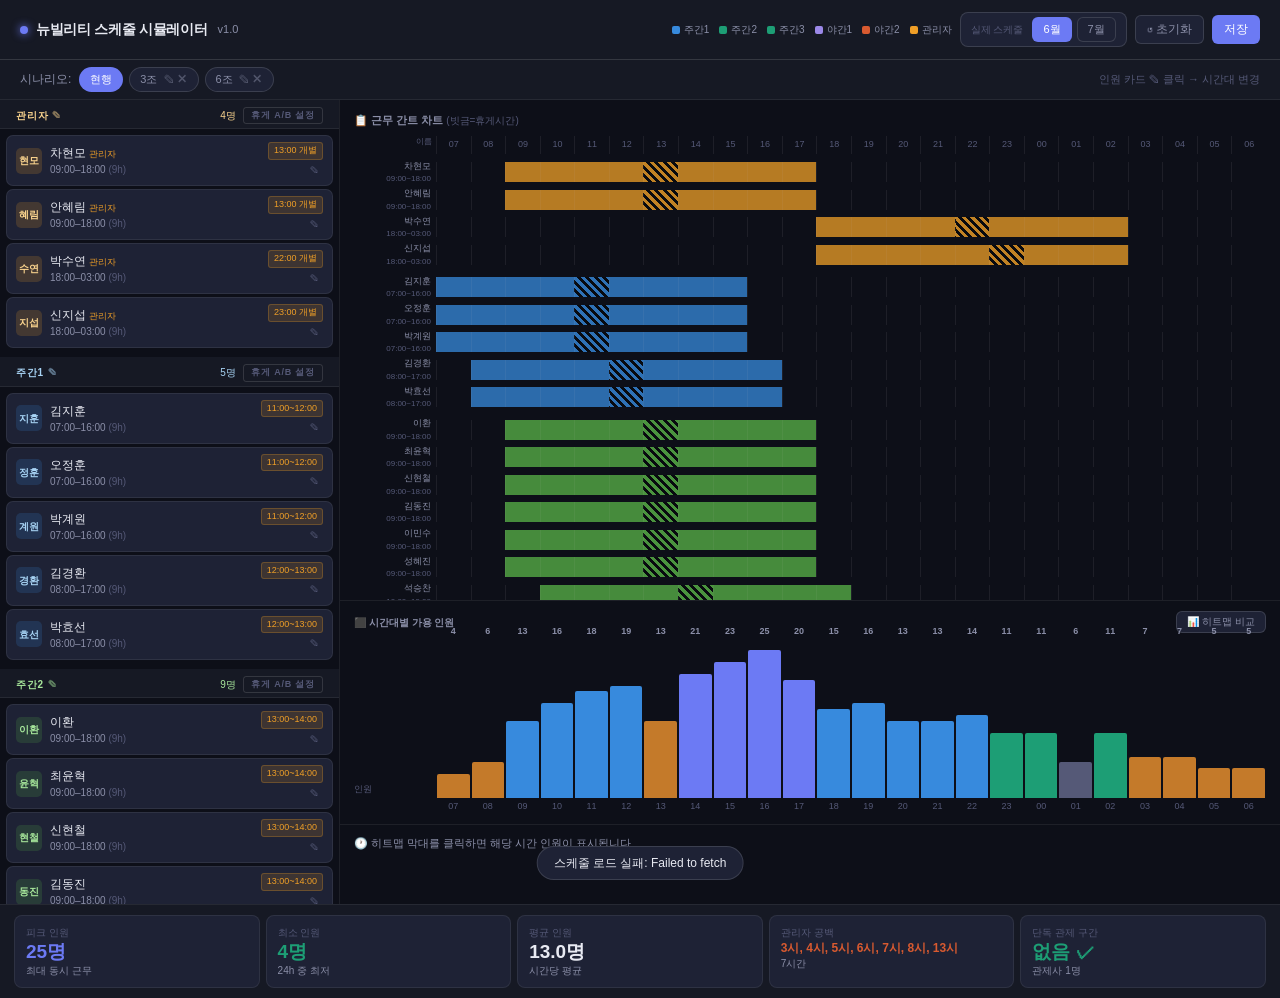
==== neubie_scheduler.html @ 7a742ff1 "Add files via upload" ====
<!DOCTYPE html>
<html lang="ko">
<head>
<meta charset="UTF-8">
<meta name="viewport" content="width=device-width, initial-scale=1.0">
<title>뉴비고 관제 시뮬레이터</title>
<style>
:root {
  --bg:#0d0f18; --surface:#161924; --surface2:#1e2235; --surface3:#252a3e;
  --border:rgba(255,255,255,0.07); --border2:rgba(255,255,255,0.13);
  --text:#e8eaf2; --text2:#8b8fa8; --text3:#555977; --accent:#6c7af4;
  --c-day1:#378ADD; --c-day1s:rgba(55,138,221,0.18);
  --c-day2:#1D9E75; --c-day2s:rgba(29,158,117,0.18);
  --c-bridge:#1D9E75; --c-bridges:rgba(29,158,117,0.18);
  --c-night1:#9b88e8; --c-night1s:rgba(155,136,232,0.18);
  --c-night2:#D85A30; --c-night2s:rgba(216,90,48,0.18);
  --c-mgr:#EF9F27; --c-mgrs:rgba(239,159,39,0.18);
}
*{box-sizing:border-box;margin:0;padding:0}
body{background:var(--bg);color:var(--text);font-family:-apple-system,'Apple SD Gothic Neo','Noto Sans KR',sans-serif;font-size:13px;line-height:1.5;min-height:100vh}
header{display:flex;align-items:center;justify-content:space-between;padding:12px 20px;background:var(--surface);border-bottom:1px solid var(--border2);position:sticky;top:0;z-index:100;flex-wrap:wrap;gap:8px}
.logo{display:flex;align-items:center;gap:8px}
.logo-dot{width:8px;height:8px;border-radius:50%;background:var(--accent);box-shadow:0 0 8px var(--accent)}
.logo-text{font-size:14px;font-weight:600;letter-spacing:-0.3px}
.logo-sub{font-size:11px;color:var(--text2);margin-left:2px}
.header-right{display:flex;gap:8px;align-items:center;flex-wrap:wrap}
.schedule-btns{display:flex;gap:5px;align-items:center;padding:4px 10px;background:var(--surface2);border:1px solid var(--border2);border-radius:8px}
.schedule-btns span{font-size:10px;color:var(--text3);margin-right:4px}
.btn{padding:5px 11px;border-radius:6px;font-size:12px;cursor:pointer;border:1px solid var(--border2);background:var(--surface2);color:var(--text2);transition:all .15s}
.btn:hover{background:var(--surface3);color:var(--text)}
.btn-primary{background:var(--accent);color:#fff;border-color:transparent}
.btn-primary:hover{background:#7c8bf5}
.btn-success{background:rgba(29,158,117,0.25);color:#5dcaa5;border-color:rgba(29,158,117,0.35)}
.btn-success:hover{background:rgba(29,158,117,0.4)}
.btn-month{padding:4px 10px;font-size:11px}
.btn-month.active{background:var(--accent);color:#fff;border-color:transparent}

/* scenario bar */
.scenario-bar{display:flex;align-items:center;gap:8px;padding:7px 20px;background:var(--surface);border-bottom:1px solid var(--border);font-size:12px;color:var(--text2);flex-wrap:wrap}
.chip{padding:3px 10px;border-radius:20px;font-size:11px;cursor:pointer;border:1px solid var(--border2);background:var(--surface2);color:var(--text2);transition:all .15s;white-space:nowrap}
.chip.active{background:var(--accent);color:#fff;border-color:transparent}
.chip:hover:not(.active){border-color:var(--accent);color:var(--accent)}

/* main layout */
.main{display:grid;grid-template-columns:340px 1fr;gap:0;height:calc(100vh - 96px)}
.panel-left{border-right:1px solid var(--border);overflow-y:auto;display:flex;flex-direction:column}
.group-header{display:flex;align-items:center;justify-content:space-between;padding:7px 16px 4px;font-size:10px;font-weight:700;letter-spacing:0.8px;text-transform:uppercase;color:var(--text3);border-bottom:1px solid var(--border);position:sticky;top:0;background:var(--surface);z-index:2}
.person-list{padding:6px}
.person-card{display:flex;align-items:center;gap:8px;padding:6px 9px;border-radius:7px;margin-bottom:3px;background:var(--surface2);border:1px solid var(--border);cursor:pointer;transition:all .12s}
.person-card:hover{border-color:var(--border2);background:var(--surface3)}
.person-card.selected{border-color:var(--accent);background:rgba(108,122,244,0.1)}
.person-card.on-leave{opacity:0.45}
.person-avatar{width:26px;height:26px;border-radius:5px;display:flex;align-items:center;justify-content:center;font-size:10px;font-weight:700;flex-shrink:0}
.person-info{flex:1;min-width:0}
.person-name{font-size:12px;font-weight:500;color:var(--text)}
.person-time{font-size:10px;color:var(--text2);font-variant-numeric:tabular-nums}
.person-meta{display:flex;flex-direction:column;gap:2px;align-items:flex-end}

/* panel right */
.panel-right{display:flex;flex-direction:column;overflow:hidden}
.gantt-container{flex:1;overflow:hidden;padding:12px 14px 0;display:flex;flex-direction:column}
.gantt-title{font-size:11px;font-weight:600;color:var(--text2);margin-bottom:8px;display:flex;align-items:center;justify-content:space-between}
.gantt-inner{flex:1;overflow-y:auto}
.gantt-header{display:grid;grid-template-columns:82px repeat(24,1fr);margin-bottom:3px;position:sticky;top:0;background:var(--bg);z-index:5;padding-bottom:3px}
.gantt-hour-label{font-size:9px;color:var(--text3);text-align:center;padding:2px 0;border-left:1px solid var(--border)}
.gantt-hour-label:first-child{border-left:none}
.gantt-row{display:grid;grid-template-columns:82px repeat(24,1fr);margin-bottom:2px;align-items:center}
.gantt-row:hover{background:rgba(255,255,255,0.02)}
.gantt-row-label{font-size:9px;color:var(--text2);padding:0 5px 0 0;text-align:right;white-space:nowrap;overflow:hidden;text-overflow:ellipsis}
.gantt-row-label span{font-size:8px;color:var(--text3);display:block}
.gantt-cell{height:20px;border-left:1px solid var(--border);cursor:pointer}
.gantt-cell:hover{opacity:.8}
.gantt-group-gap{grid-column:1/-1;height:5px}

/* heatmap */
.heatmap-section{padding:10px 14px;border-top:1px solid var(--border)}
.heatmap-bar-row{display:grid;grid-template-columns:82px repeat(24,1fr);gap:0;align-items:flex-end;height:160px;margin-top:3px}
.heatmap-label-row{display:grid;grid-template-columns:82px repeat(24,1fr)}
.heatmap-col{display:flex;flex-direction:column;align-items:center;justify-content:flex-end;height:160px;position:relative;cursor:pointer}
.heatmap-col:hover .heatmap-bar{filter:brightness(1.25)}
.heatmap-bar{width:calc(100% - 2px);border-radius:2px 2px 0 0;transition:height .3s ease}
.heatmap-num{position:absolute;top:-13px;left:50%;transform:translateX(-50%);font-size:9px;font-weight:600;color:var(--text2);white-space:nowrap}
.heatmap-h-label{font-size:9px;color:var(--text3);text-align:center;padding-top:2px}
.heatmap-y-label{font-size:9px;color:var(--text3);display:flex;align-items:flex-end;padding-bottom:2px}

/* drilldown */
.drilldown{padding:10px 14px;border-top:1px solid var(--border);min-height:80px}
.drilldown-title{font-size:11px;color:var(--text2);margin-bottom:7px;display:flex;align-items:center;gap:5px;flex-wrap:wrap}
.drilldown-pills{display:flex;flex-wrap:wrap;gap:4px}
.drill-pill{padding:3px 9px;border-radius:20px;font-size:11px;border:1px solid;cursor:pointer;transition:all .12s}
.drill-pill:hover{filter:brightness(1.2)}

/* summary */
.summary-bar{display:grid;grid-template-columns:repeat(5,1fr);gap:6px;padding:10px 14px;border-top:1px solid var(--border);background:var(--surface)}
.stat-card{background:var(--surface2);border:1px solid var(--border);border-radius:8px;padding:9px 11px}
.stat-label{font-size:10px;color:var(--text3);margin-bottom:2px}
.stat-val{font-size:19px;font-weight:700;color:var(--text);line-height:1}
.stat-sub{font-size:10px;color:var(--text2);margin-top:2px}

/* badges */
.break-badge{display:inline-flex;align-items:center;gap:2px;font-size:9px;padding:1px 5px;border-radius:3px;background:rgba(239,159,39,0.15);color:var(--c-mgr);border:1px solid rgba(239,159,39,0.25)}
.solo-badge{display:inline-flex;align-items:center;gap:2px;font-size:9px;padding:1px 5px;border-radius:3px;background:rgba(216,90,48,0.15);color:#e8805a;border:1px solid rgba(216,90,48,0.25)}
.special-badge{display:inline-flex;align-items:center;gap:2px;font-size:9px;padding:1px 5px;border-radius:3px;background:rgba(155,136,232,0.15);color:#cfc5f7;border:1px solid rgba(155,136,232,0.25)}
.legend{display:flex;gap:10px;flex-wrap:wrap;align-items:center;font-size:10px;color:var(--text2)}
.legend-item{display:flex;align-items:center;gap:4px}
.legend-dot{width:8px;height:8px;border-radius:2px}

/* schedule mode indicator */
.schedule-mode-badge{font-size:10px;padding:2px 8px;border-radius:4px;background:rgba(29,158,117,0.2);color:#5dcaa5;border:1px solid rgba(29,158,117,0.3)}

/* modal */
.modal-overlay{position:fixed;inset:0;background:rgba(0,0,0,0.6);z-index:200;display:flex;align-items:center;justify-content:center;opacity:0;pointer-events:none;transition:opacity .2s}
.modal-overlay.open{opacity:1;pointer-events:all}
.modal{background:var(--surface);border:1px solid var(--border2);border-radius:14px;padding:22px;width:360px;max-width:90vw;box-shadow:0 20px 60px rgba(0,0,0,0.5);transform:translateY(10px);transition:transform .2s}
.modal-overlay.open .modal{transform:translateY(0)}
.modal-title{font-size:15px;font-weight:600;margin-bottom:14px}
.modal-field{margin-bottom:11px}
.modal-label{font-size:11px;color:var(--text2);margin-bottom:3px}
.modal-input,.modal-select{width:100%;padding:6px 10px;border-radius:6px;background:var(--surface2);border:1px solid var(--border2);color:var(--text);font-size:12px;outline:none}
.modal-input:focus,.modal-select:focus{border-color:var(--accent)}
.modal-row{display:flex;gap:8px}
.modal-actions{display:flex;gap:8px;justify-content:flex-end;margin-top:14px}
.toast{position:fixed;bottom:20px;left:50%;transform:translateX(-50%);background:var(--surface2);border:1px solid var(--border2);color:var(--text);padding:7px 16px;border-radius:20px;font-size:12px;z-index:300;opacity:0;transition:opacity .2s;pointer-events:none}
.toast.show{opacity:1}
::-webkit-scrollbar{width:4px;height:4px}
::-webkit-scrollbar-track{background:transparent}
::-webkit-scrollbar-thumb{background:var(--border2);border-radius:2px}
</style>
</head>
<body>

<header>
  <div class="logo">
    <div class="logo-dot"></div>
    <span class="logo-text">뉴빌리티 스케줄 시뮬레이터</span>
    <span class="logo-sub">v1.0</span>
  </div>
  <div class="header-right">
    <div class="legend">
      <div class="legend-item"><div class="legend-dot" style="background:var(--c-day1)"></div>주간1</div>
      <div class="legend-item"><div class="legend-dot" style="background:var(--c-day2)"></div>주간2</div>
      <div class="legend-item"><div class="legend-dot" style="background:var(--c-bridge)"></div>주간3</div>
      <div class="legend-item"><div class="legend-dot" style="background:var(--c-night1)"></div>야간1</div>
      <div class="legend-item"><div class="legend-dot" style="background:var(--c-night2)"></div>야간2</div>
      <div class="legend-item"><div class="legend-dot" style="background:var(--c-mgr)"></div>관리자</div>
    </div>
    <div class="schedule-btns">
      <span>실제 스케줄</span>
      <button class="btn btn-month active" id="btn-jun" onclick="fetchSchedule('06')">6월</button>
      <button class="btn btn-month" id="btn-jul" onclick="fetchSchedule('07')">7월</button>
      <button class="btn btn-success" onclick="applyRealSchedule()" id="btn-apply-schedule" style="display:none">✓ 적용</button>
      <button class="btn" onclick="clearRealSchedule()" id="btn-clear-schedule" style="display:none">✕ 해제</button>
    </div>
    <button class="btn" onclick="resetToDefault()">↺ 초기화</button>
    <button class="btn btn-primary" onclick="saveScenario()">저장</button>
  </div>
</header>

<div class="scenario-bar">
  <span>시나리오:</span>
  <div style="display:flex;gap:6px;flex-wrap:wrap" id="scenarioChips">
    <div class="chip active" id="chip-current" onclick="loadScenario('current',this)">현행</div>
  </div>
  <div id="schedule-mode-info" style="display:none">
    <span class="schedule-mode-badge" id="schedule-mode-label">📅 실제 스케줄 적용 중</span>
    <input type="date" id="schedule-date-picker" style="margin-left:8px;background:var(--surface2);border:1px solid var(--border2);color:var(--text);border-radius:5px;padding:2px 6px;font-size:11px;outline:none" onchange="updateScheduleDate(this.value)">
  </div>
  <span style="margin-left:auto;font-size:11px;color:var(--text3)" id="scenario-hint">인원 카드 ✎ 클릭 → 시간대 변경</span>
</div>

<div class="main">
  <div class="panel-left" id="personPanel"></div>
  <div class="panel-right">
    <div class="gantt-container">
      <div class="gantt-title">
        <span>📋 근무 간트 차트 <span style="font-size:10px;font-weight:400;color:var(--text3)">(빗금=휴게시간)</span></span>
        <span id="gantt-date-label" style="font-size:10px;color:var(--text2)"></span>
      </div>
      <div class="gantt-inner" id="ganttInner"></div>
    </div>
    <div class="heatmap-section">
      <div style="font-size:10px;font-weight:600;color:var(--text2);margin-bottom:5px;display:flex;align-items:center;justify-content:space-between">
        <span>⬛ 시간대별 가용 인원</span>
        <button class="btn" style="font-size:10px;padding:3px 10px" onclick="openHeatmapCompare()">📊 히트맵 비교</button>
      </div>
      <div class="heatmap-bar-row" id="heatmapBars"></div>
      <div class="heatmap-label-row" id="heatmapLabels"></div>
    </div>
    <div class="drilldown" id="drilldown">
      <div class="drilldown-title">🕐 히트맵 막대를 클릭하면 해당 시간 인원이 표시됩니다</div>
    </div>
  </div>
</div>

<div class="summary-bar" id="summaryBar"></div>

<!-- MODAL -->
<div class="modal-overlay" id="modalOverlay" onclick="if(event.target===this)closeModal()">
  <div class="modal">
    <div class="modal-title" id="modalTitle">인원 설정 변경</div>
    <div class="modal-field">
      <div class="modal-label">이름</div>
      <input class="modal-input" id="modalName" type="text" readonly>
    </div>
    <div class="modal-field">
      <div class="modal-label">소속 조 (선택 시 시간 자동 반영)</div>
      <select class="modal-select" id="modalGroup" onchange="onGroupChange(this.value)">
        <option value="주간1-07">주간1 (07~16)</option>
        <option value="주간2-09">주간2 (09~18)</option>
        <option value="주간3">주간3 (10~19)</option>
        <option value="주간3">주간3 (11~20)</option>
        <option value="야간1-14">야간1 (14~23)</option>
        <option value="야간1-15">야간1 (15~24)</option>
        <option value="야간2-18">야간2 (18~03)</option>
        <option value="야간2-20">야간2 (20~05)</option>
        <option value="야간3-22">야간3 (22~07)</option>
        <option value="야간3-2330">야간3 (23:30~08:30)</option>
      </select>
    </div>
    <div class="modal-row">
      <div class="modal-field" style="flex:1">
        <div class="modal-label">시작 시간 (세부 조정)</div>
        <select class="modal-select" id="modalStart"></select>
      </div>
      <div class="modal-field" style="flex:1">
        <div class="modal-label">종료 시간</div>
        <select class="modal-select" id="modalEnd"></select>
      </div>
    </div>
    <div class="modal-field">
      <div class="modal-label">역할</div>
      <select class="modal-select" id="modalRole">
        <option value="op">관제사</option>
        <option value="mgr">관리자</option>
      </select>
    </div>
    <div class="modal-actions">
      <button class="btn" onclick="closeModal()">취소</button>
      <button class="btn btn-primary" onclick="applyModal()">적용</button>
    </div>
  </div>
</div>

<!-- 히트맵 비교 모달 -->
<div id="compareOverlay" style="display:none;position:fixed;inset:0;background:rgba(0,0,0,0.85);z-index:300;overflow-y:auto">
  <div style="max-width:1400px;margin:0 auto;padding:20px">
    <!-- 헤더 -->
    <div style="display:flex;align-items:center;justify-content:space-between;margin-bottom:16px;flex-wrap:wrap;gap:10px">
      <div style="display:flex;align-items:center;gap:10px">
        <span style="font-size:15px;font-weight:600;color:var(--text)">📊 히트맵 비교</span>
        <span style="font-size:11px;color:var(--text3)">두 시나리오의 날짜별 가용 인원을 비교합니다</span>
      </div>
      <button class="btn" onclick="closeHeatmapCompare()" style="font-size:12px">✕ 닫기</button>
    </div>

    <!-- 설정 바 -->
    <div style="display:flex;gap:12px;align-items:flex-end;flex-wrap:wrap;padding:12px 14px;background:var(--surface);border:1px solid var(--border2);border-radius:10px;margin-bottom:16px">
      <div>
        <div style="font-size:10px;color:var(--text3);margin-bottom:4px">A안 (좌)</div>
        <select id="cmpA" class="modal-select" style="width:160px"></select>
      </div>
      <div>
        <div style="font-size:10px;color:var(--text3);margin-bottom:4px">B안 (우)</div>
        <select id="cmpB" class="modal-select" style="width:160px"></select>
      </div>
      <div>
        <div style="font-size:10px;color:var(--text3);margin-bottom:4px">시작 날짜</div>
        <input type="date" id="cmpDateStart" class="modal-input" style="width:140px" value="2026-06-15">
      </div>
      <div>
        <div style="font-size:10px;color:var(--text3);margin-bottom:4px">종료 날짜 <span style="color:var(--text3)">(최대 7일)</span></div>
        <input type="date" id="cmpDateEnd" class="modal-input" style="width:140px" value="2026-06-21">
      </div>
      <button class="btn btn-primary" onclick="runHeatmapCompare()" style="height:32px;font-size:12px">비교 실행</button>
    </div>

    <!-- 결과 영역 -->
    <div id="compareResult"></div>
  </div>
</div>

<div class="toast" id="toast"></div>

<!-- 그룹 휴게 A/B 설정 모달 -->
<div class="modal-overlay" id="breakConfigOverlay" onclick="if(event.target===this)closeBreakConfig()">
  <div class="modal">
    <div class="modal-title">휴게 A/B 설정 — <span id="breakConfigGroupName"></span></div>
    <p style="font-size:11px;color:var(--text2);margin-bottom:14px">같은 조 인원을 A/B 두 그룹으로 나눠 서로 다른 시간에 휴게를 배치합니다.</p>
    <div class="modal-row">
      <div class="modal-field" style="flex:1">
        <div class="modal-label">A조 휴게 시작</div>
        <select class="modal-select" id="breakA"></select>
      </div>
      <div class="modal-field" style="flex:1">
        <div class="modal-label">B조 휴게 시작</div>
        <select class="modal-select" id="breakB"></select>
      </div>
    </div>
    <p style="font-size:10px;color:var(--text3);margin-bottom:8px">* 휴게는 1시간 단위로 적용됩니다. 설정 후 각 인원 카드에서 A/B를 선택하세요.</p>
    <div class="modal-actions">
      <button class="btn btn-danger" onclick="clearBreakConfig()">설정 초기화</button>
      <button class="btn" onclick="closeBreakConfig()">취소</button>
      <button class="btn btn-primary" onclick="applyBreakConfig()">적용</button>
    </div>
  </div>
</div>

<!-- 개별 휴게 설정 모달 (관리자 등) -->
<div class="modal-overlay" id="personBreakOverlay" onclick="if(event.target===this)closePersonBreak()">
  <div class="modal">
    <div class="modal-title">개별 휴게 설정 — <span id="personBreakName"></span></div>
    <div class="modal-field">
      <div class="modal-label">휴게 시작 시간 (없으면 비워두기)</div>
      <select class="modal-select" id="personBreakHour">
        <option value="">휴게 없음</option>
      </select>
    </div>
    <div class="modal-actions">
      <button class="btn btn-danger" onclick="clearPersonBreak()">설정 제거</button>
      <button class="btn" onclick="closePersonBreak()">취소</button>
      <button class="btn btn-primary" onclick="applyPersonBreak()">적용</button>
    </div>
  </div>
</div>

<script>
// ═══════════════════════════════════════════════
// 상수
// ═══════════════════════════════════════════════
const GANTT_START = 7;
const MANAGERS = ['차현모','안혜림','박수연','신지섭'];

// 조별 기본 시간 매핑
const GROUP_TIMES = {
  '주간1-07': {start:'07:00',end:'16:00',group:'주간1'},
  '주간2-09': {start:'09:00',end:'18:00',group:'주간2'},
  '주간3':    {start:'10:00',end:'19:00',group:'주간3'},
  '주간3':   {start:'11:00',end:'20:00',group:'주간3'},
  '야간1-14': {start:'14:00',end:'23:00',group:'야간1'},
  '야간1-15': {start:'15:00',end:'24:00',group:'야간1'},
  '야간2-18': {start:'18:00',end:'03:00',group:'야간2'},
  '야간2-20': {start:'20:00',end:'05:00',group:'야간2'},
  '야간3-22': {start:'22:00',end:'07:00',group:'야간3'},
  '야간3-2330':{start:'23:30',end:'08:30',group:'야간3'},
};

// 시작 시간 → 휴게 시작 시(정시)
const BREAK_MAP = {
  '07:00':11,'08:00':12,'09:00':13,'10:00':14,'11:00':15,
  '14:00':17,'15:00':18,'18:00':22,'20:00':23,'22:00':1,'23:30':1,
};

// 그룹별 A/B 휴게 설정: { groupKey: { A: hour, B: hour } }
// null이면 단일 휴게(BREAK_MAP 기본값 사용)
const groupBreakConfig = {};

// 인원별 A/B 선택: { personId: 'A' | 'B' | 'custom' }
const personBreakSlot = {};

// 인원별 커스텀 휴게 시간 (관리자 등): { personId: hour | null }
const personBreakCustom = {
  'm1': 13,  // 차현모
  'm2': 13,  // 안혜림
  'm3': 22,  // 박수연
  'm4': 23,  // 신지섭
};

// 그룹의 실제 휴게 시작 시간 반환 (기본 BREAK_MAP 또는 A/B 설정)
function resolveBreakHour(p) {
  // 관리자 또는 커스텀 설정된 인원
  if (personBreakCustom.hasOwnProperty(p.id)) return personBreakCustom[p.id];
  const base = BREAK_MAP[p.start] ?? null;
  if (base === null) return null;
  const groupKey = p.isManager ? '관리자' : p.group;
  const cfg = groupBreakConfig[groupKey];
  if (!cfg) return base; // A/B 미설정 → 기본값
  const slot = personBreakSlot[p.id] || 'A';
  return cfg[slot] ?? base;
}

const GROUP_COLOR = {
  '주간1':  {bg:'var(--c-day1)',  soft:'var(--c-day1s)',   text:'#a8d4f5'},
  '주간2':  {bg:'#5ab548',  soft:'rgba(90,181,72,0.18)',   text:'#a8e89c'},
  '주간3': {bg:'var(--c-bridge)',soft:'var(--c-bridges)', text:'#8ddfbe'},
  '야간1':  {bg:'#d4527a',  soft:'rgba(212,82,122,0.18)',  text:'#f5a8c0'},
  '야간2':  {bg:'var(--c-night2)',soft:'var(--c-night2s)', text:'#f5b09a'},
  '야간3':  {bg:'#7a4fd6',soft:'rgba(122,79,214,0.18)', text:'#c9b0f5'},
  '관리자': {bg:'var(--c-mgr)',   soft:'var(--c-mgrs)',    text:'#fad48e'},
};

const TIME_OPTIONS_SORTED = [
  '00:00','00:30','01:00','01:30','02:00','02:30','03:00','03:30',
  '04:00','04:30','05:00','05:30','06:00','06:30','07:00','07:30',
  '08:00','08:30','09:00','09:30','10:00','10:30','11:00','11:30',
  '12:00','12:30','13:00','13:30','14:00','14:30','15:00','15:30',
  '16:00','16:30','17:00','17:30','18:00','18:30','19:00','19:30',
  '20:00','20:30','21:00','21:30','22:00','22:30','23:00','23:30','24:00',
];

// ═══════════════════════════════════════════════
// 베이스 데이터
// ═══════════════════════════════════════════════
const CURRENT_DATA = [
  {id:'m1',name:'차현모', group:'주간2',start:'09:00',end:'18:00',isManager:true},
  {id:'m2',name:'안혜림', group:'주간2',start:'09:00',end:'18:00',isManager:true},
  {id:'m3',name:'박수연', group:'야간2',start:'18:00',end:'03:00',isManager:true},
  {id:'m4',name:'신지섭', group:'야간2',start:'18:00',end:'03:00',isManager:true},
  {id:'p01',name:'김지훈', group:'주간1',start:'07:00',end:'16:00'},
  {id:'p02',name:'오정훈', group:'주간1',start:'07:00',end:'16:00'},
  {id:'p03',name:'박계원', group:'주간1',start:'07:00',end:'16:00'},
  {id:'p04',name:'김경환', group:'주간1',start:'08:00',end:'17:00'},
  {id:'p05',name:'박효선', group:'주간1',start:'08:00',end:'17:00'},
  {id:'p06',name:'이환',   group:'주간2',start:'09:00',end:'18:00'},
  {id:'p07',name:'최윤혁', group:'주간2',start:'09:00',end:'18:00'},
  {id:'p08',name:'신현철', group:'주간2',start:'09:00',end:'18:00'},
  {id:'p09',name:'김동진', group:'주간2',start:'09:00',end:'18:00'},
  {id:'p10',name:'이민수', group:'주간2',start:'09:00',end:'18:00'},
  {id:'p11',name:'성혜진', group:'주간2',start:'09:00',end:'18:00'},
  {id:'p12',name:'석승찬', group:'주간2',start:'10:00',end:'19:00'},
  {id:'p13',name:'이준',   group:'주간2',start:'10:00',end:'19:00'},
  {id:'p14',name:'한승완', group:'주간2',start:'10:00',end:'19:00'},
  {id:'p15',name:'박은선', group:'야간3',start:'22:00',end:'07:00'},  // 1) 22~07 이동
  {id:'p16',name:'송주현', group:'주간3',start:'11:00',end:'20:00'},
  {id:'p17',name:'송태영', group:'주간3',start:'11:00',end:'20:00'},
  {id:'p18',name:'신은정', group:'주간3',start:'11:00',end:'20:00'},
  {id:'p19',name:'장재원', group:'주간3',start:'11:00',end:'20:00'},
  {id:'p20',name:'호덕진', group:'주간3',start:'11:00',end:'20:00'},
  {id:'p21',name:'박효빈', group:'야간1',start:'14:00',end:'23:00'},
  {id:'p22',name:'이기완', group:'야간1',start:'14:00',end:'23:00'},
  {id:'p23',name:'권재윤', group:'야간1',start:'14:00',end:'23:00'},
  {id:'p24',name:'김가은', group:'야간1',start:'15:00',end:'24:00'},
  {id:'p25',name:'서형민', group:'야간1',start:'15:00',end:'24:00'},
  {id:'p26',name:'김도형', group:'야간1',start:'15:00',end:'24:00'},
  {id:'p27',name:'최성환', group:'야간1',start:'15:00',end:'24:00',special:'주말근무'},  // 3)
  {id:'p28',name:'이규순', group:'야간2',start:'18:00',end:'03:00'},
  {id:'p29',name:'강철환', group:'야간2',start:'18:00',end:'03:00'},
  {id:'p30',name:'최선호', group:'야간2',start:'20:00',end:'05:00'},
  {id:'p31',name:'최정기', group:'야간2',start:'20:00',end:'05:00'},
  {id:'p32',name:'김소연', group:'야간3',start:'22:00',end:'07:00'},
  {id:'p33',name:'임다연', group:'야간3',start:'22:00',end:'07:00'},
  {id:'p34',name:'임아연', group:'야간3',start:'22:00',end:'07:00'},
  {id:'p35',name:'안대관', group:'야간3',start:'23:30',end:'08:30'},
];

// ═══════════════════════════════════════════════
// STATE
// ═══════════════════════════════════════════════
let people = deepClone(CURRENT_DATA);
let selectedId = null;
let editingId = null;
let currentScenarioKey = 'current';
let realScheduleData = null;      // fetch된 원본 JSON
let realScheduleActive = false;   // 실제 스케줄 적용 여부
let realScheduleDate = null;      // 현재 표시 날짜 (YYYY-MM-DD)
let currentMonth = '06';

function deepClone(arr){return arr.map(p=>({...p}))}

// ═══════════════════════════════════════════════
// UTILS
// ═══════════════════════════════════════════════
function toDecimal(t){
  if(t==='24:00')return 24;
  const[h,m]=t.split(':').map(Number);return h+(m||0)/60;
}
function isActive(p,hour){
  let s=toDecimal(p.start),e=toDecimal(p.end);
  if(e<=s)e+=24;
  return e>24?hour>=s||hour<e-24:hour>=s&&hour<e;
}
function getDuration(p){
  let s=toDecimal(p.start),e=toDecimal(p.end);
  if(e<=s)e+=24;return e-s;
}
function getBreakHour(p){ return resolveBreakHour(p); }
function getBreakLabel(p){
  const h=getBreakHour(p);if(h===null)return'';
  return`${String(h).padStart(2,'0')}:00~${String((h+1)%24).padStart(2,'0')}:00`;
}
function getColor(p){
  if(p.isManager)return GROUP_COLOR['관리자'];
  return GROUP_COLOR[p.group]||GROUP_COLOR['주간1'];
}
// 실제 스케줄 적용 시 해당 날짜에 출근 여부
function isPresentOnDate(personName, dateKey){
  if(!realScheduleActive||!realScheduleData)return true;
  const s=realScheduleData.staff.find(x=>x.name===personName);
  if(!s)return true;
  const d=s.schedule[dateKey];
  if(!d)return true;
  return d.present===true;
}
function getDateKey(dateStr){
  // dateStr: YYYY-MM-DD → 6/1 형태
  const d=new Date(dateStr);
  return`${d.getMonth()+1}/${d.getDate()}`;
}
function getPeopleAtHour(h){
  return people.filter(p=>{
    if(!isActive(p,h))return false;
    if(getBreakHour(p)===h)return false;  // ← 추가: 휴게 시간 제외
    if(realScheduleActive&&realScheduleDate){
      return isPresentOnDate(p.name,getDateKey(realScheduleDate));
    }
    return true;
  });
}
function getStats(){
  const hourCounts=Array.from({length:24},(_,h)=>getPeopleAtHour(h).length);
  const peak=Math.max(...hourCounts);
  const min=Math.min(...hourCounts);
  const mgrGapHours=Array.from({length:24},(_,h)=>{
    return getPeopleAtHour(h).filter(p=>p.isManager).length===0?h:null;
  }).filter(h=>h!==null);
  const soloOps=Array.from({length:24},(_,h)=>{
    const ops=getPeopleAtHour(h).filter(p=>!p.isManager);
    return ops.length===1?h:null;
  }).filter(h=>h!==null);
  return{hourCounts,peak,min,mgrGapHours,soloOps,avg:(hourCounts.reduce((a,b)=>a+b,0)/24).toFixed(1)};
}

// ═══════════════════════════════════════════════
// REAL SCHEDULE FETCH
// ═══════════════════════════════════════════════
async function fetchSchedule(month){
  currentMonth=month;
  document.getElementById('btn-jun').classList.toggle('active',month==='06');
  document.getElementById('btn-jul').classList.toggle('active',month==='07');
  const url=`https://raw.githubusercontent.com/ubase00070/monitoring_data_vault/main/schedule_for_mobile_2026-${month}.json`;
  showToast(`${month}월 스케줄 불러오는 중...`);
  try{
    const r=await fetch(url);
    if(!r.ok)throw new Error(`HTTP ${r.status}`);
    realScheduleData=await r.json();
    document.getElementById('btn-apply-schedule').style.display='';
    document.getElementById('btn-clear-schedule').style.display='';
    showToast(`${month}월 스케줄 로드 완료 — [✓ 적용] 버튼을 누르세요`);
  }catch(e){
    showToast(`스케줄 로드 실패: ${e.message}`);
    realScheduleData=null;
    document.getElementById('btn-apply-schedule').style.display='none';
  }
}

function applyRealSchedule(){
  if(!realScheduleData){showToast('먼저 스케줄을 로드하세요');return}
  realScheduleActive=true;
  // 기본 날짜: 데이터의 첫 날짜
  const firstDate=realScheduleData.dates?.[0];
  const year=2026;
  const m=realScheduleData.mainMonth||6;
  const d=firstDate?.split('/')?.[1]||'1';
  realScheduleDate=`${year}-${String(m).padStart(2,'0')}-${String(d).padStart(2,'0')}`;
  document.getElementById('schedule-mode-info').style.display='flex';
  document.getElementById('schedule-mode-info').style.alignItems='center';
  document.getElementById('schedule-mode-info').style.gap='8px';
  document.getElementById('schedule-date-picker').value=realScheduleDate;
  document.getElementById('schedule-mode-label').textContent=`📅 ${currentMonth}월 실제 스케줄`;
  document.getElementById('gantt-date-label').textContent=`— ${realScheduleDate} 기준`;
  showToast(`실제 스케줄 적용됨 (${realScheduleDate})`);
  renderAll();
}

function clearRealSchedule(){
  realScheduleActive=false;
  realScheduleDate=null;
  document.getElementById('schedule-mode-info').style.display='none';
  document.getElementById('gantt-date-label').textContent='';
  showToast('실제 스케줄 해제');
  renderAll();
}

function updateScheduleDate(val){
  realScheduleDate=val;
  document.getElementById('gantt-date-label').textContent=`— ${val} 기준`;
  renderAll();
}

// ═══════════════════════════════════════════════
// RENDER: PERSON PANEL
// ═══════════════════════════════════════════════
function renderPersonPanel(){
  const panel=document.getElementById('personPanel');
  const groupOrder=['관리자','주간1','주간2','주간3','야간1','야간2','야간3'];
  const grouped={};groupOrder.forEach(g=>grouped[g]=[]);
  people.forEach(p=>{
    const key=p.isManager?'관리자':p.group;
    if(!grouped[key])grouped[key]=[];
    grouped[key].push(p);
  });
  let html='';
  groupOrder.forEach(g=>{
    const members=grouped[g];if(!members.length)return;
    members.sort((a,b)=>toDecimal(a.start)-toDecimal(b.start));
    const c=GROUP_COLOR[g]||GROUP_COLOR['주간1'];
    const cfg=groupBreakConfig[g];
    const cfgLabel=cfg?`A:${String(cfg.A).padStart(2,'0')}시 / B:${String(cfg.B).padStart(2,'0')}시`:'휴게 A/B 설정';
    html+=`<div class="group-header" style="color:${c.text}">
      <span style="cursor:pointer;display:flex;align-items:center;gap:4px" onclick="openGroupModal('${g}')" title="${g} 전체 시간 변경">${g} <span style="font-size:9px;opacity:.5">✎</span></span>
      <div style="display:flex;align-items:center;gap:6px">
        <span style="font-size:10px;font-weight:400">${members.length}명</span>
        <span style="font-size:9px;padding:1px 7px;border-radius:3px;cursor:pointer;border:1px solid ${cfg?c.bg:'var(--border2)'};color:${cfg?c.text:'var(--text3)'};background:${cfg?'rgba(255,255,255,0.07)':'transparent'}" onclick="openBreakConfig('${g}')">${cfgLabel}</span>
      </div>
    </div><div class="person-list">`;
    members.forEach(p=>{
      const col=getColor(p);
      const brk=getBreakHour(p)!==null;
      const isSelected=selectedId===p.id;
      const dur=getDuration(p);
      const onLeave=realScheduleActive&&realScheduleDate&&!isPresentOnDate(p.name,getDateKey(realScheduleDate));
      const groupKey=p.isManager?'관리자':p.group;
      const hasCfg=!!groupBreakConfig[groupKey];
      const isCustom=personBreakCustom.hasOwnProperty(p.id);
      const slot=personBreakSlot[p.id]||'A';

      // A/B 토글 또는 커스텀 표시
      let breakControl='';
      if(isCustom){
        const ch=personBreakCustom[p.id];
        breakControl=`<span class="break-badge" style="cursor:pointer" onclick="event.stopPropagation();openPersonBreak('${p.id}')">${ch!==null?String(ch).padStart(2,'0')+':00 개별':'휴게없음'}</span>`;
      } else if(hasCfg){
        breakControl=`<span style="display:inline-flex;border-radius:3px;overflow:hidden;border:1px solid var(--border2);font-size:9px">
          <span onclick="event.stopPropagation();setSlot('${p.id}','A')" style="padding:1px 6px;cursor:pointer;background:${slot==='A'?col.bg:'transparent'};color:${slot==='A'?'#fff':'var(--text3)'}">A</span>
          <span onclick="event.stopPropagation();setSlot('${p.id}','B')" style="padding:1px 6px;cursor:pointer;background:${slot==='B'?col.bg:'transparent'};color:${slot==='B'?'#fff':'var(--text3)'}">B</span>
        </span>`;
      } else if(p.isManager){
        breakControl=`<span style="font-size:9px;color:var(--text3);cursor:pointer" onclick="event.stopPropagation();openPersonBreak('${p.id}')">개별설정</span>`;
      } else {
        breakControl=brk?`<span class="break-badge">${getBreakLabel(p)}</span>`:'';
      }

      html+=`<div class="person-card${isSelected?' selected':''}${onLeave?' on-leave':''}" onclick="selectPerson('${p.id}')" id="card-${p.id}">
        <div class="person-avatar" style="background:${col.soft};color:${col.text}">${p.name.slice(-2)}</div>
        <div class="person-info">
          <div class="person-name">${p.name}${p.isManager?'<span style="color:var(--c-mgr);font-size:9px;margin-left:3px">관리자</span>':''} ${p.special?`<span class="special-badge">${p.special}</span>`:''}</div>
          <div class="person-time">${p.start}–${p.end} <span style="color:var(--text3)">(${dur%1===0?dur:dur.toFixed(1)}h)</span>${onLeave?' <span style="color:var(--text3)">휴무/부재</span>':''}</div>
        </div>
        <div class="person-meta">
          ${breakControl}
          <span style="font-size:9px;color:var(--text3);cursor:pointer;padding:2px 4px" onclick="event.stopPropagation();openModal('${p.id}')">✎</span>
        </div>
      </div>`;
    });
    html+='</div>';
  });
  panel.innerHTML=html;
}

// ═══════════════════════════════════════════════
// RENDER: GANTT
// ═══════════════════════════════════════════════
function renderGantt(){
  const inner=document.getElementById('ganttInner');
  const hours=Array.from({length:24},(_,i)=>(i+GANTT_START)%24);
  let html=`<div class="gantt-header"><div style="font-size:8px;color:var(--text3);text-align:right;padding-right:4px">이름</div>`;
  hours.forEach(h=>html+=`<div class="gantt-hour-label">${String(h).padStart(2,'0')}</div>`);
  html+='</div>';
  const groupOrder=['관리자','주간1','주간2','주간3','야간1','야간2','야간3'];
  const grouped={};groupOrder.forEach(g=>grouped[g]=[]);
  people.forEach(p=>{const key=p.isManager?'관리자':p.group;if(!grouped[key])grouped[key]=[];grouped[key].push(p);});
  groupOrder.forEach(g=>{
    const members=grouped[g];if(!members.length)return;
    members.forEach(p=>{
      const col=getColor(p);
      const brkH=getBreakHour(p);
      const onLeave=realScheduleActive&&realScheduleDate&&!isPresentOnDate(p.name,getDateKey(realScheduleDate));
      html+=`<div class="gantt-row">
        <div class="gantt-row-label" title="${p.name}">${p.name}<span>${p.start}~${p.end}</span></div>`;
      hours.forEach(h=>{
        const active=isActive(p,h);
        const isBreak=brkH!==null&&h===brkH;
        if(active&&!onLeave){
          const style=isBreak
            ?`background:repeating-linear-gradient(45deg,${col.bg},${col.bg} 3px,rgba(0,0,0,0.4) 3px,rgba(0,0,0,0.4) 6px);opacity:.8`
            :`background:${col.bg};opacity:.75`;
          html+=`<div class="gantt-cell" style="${style}" title="${p.name} ${p.start}~${p.end}${isBreak?' (휴게)':''}"></div>`;
        }else if(active&&onLeave){
          html+=`<div class="gantt-cell" style="background:var(--border2);opacity:.3" title="${p.name} (휴무/부재)"></div>`;
        }else{
          html+=`<div class="gantt-cell" style="background:transparent"></div>`;
        }
      });
      html+='</div>';
    });
    html+=`<div class="gantt-group-gap"></div>`;
  });
  inner.innerHTML=html;
}

// ═══════════════════════════════════════════════
// RENDER: HEATMAP
// ═══════════════════════════════════════════════
function renderHeatmap(){
  const stats=getStats();
  const hours=Array.from({length:24},(_,i)=>(i+GANTT_START)%24);
  const max=Math.max(...hours.map(h=>stats.hourCounts[h]),1);
  let bH=`<div class="heatmap-y-label">인원</div>`,lH=`<div style="font-size:9px;color:var(--text3)"></div>`;
  hours.forEach(h=>{
    const count=stats.hourCounts[h];
    const heightPx=Math.max((count/max)*148,count>0?3:1);
    const mgrCnt=getPeopleAtHour(h).filter(p=>p.isManager).length;
    const opCnt=count-mgrCnt;
    const noMgr=mgrCnt===0&&count>0;
    const isSolo=opCnt===1;
    let barColor;
    if(noMgr&&isSolo)barColor='#D85A30';
    else if(noMgr)barColor='#c47a2a';
    else if(count>=max*.8)barColor='#6c7af4';
    else if(count>=max*.5)barColor='#378ADD';
    else if(count>=max*.3)barColor='#1D9E75';
    else barColor='#555977';
    bH+=`<div class="heatmap-col" onclick="drilldown(${h})" title="${h}시: ${count}명">
      <div class="heatmap-bar" style="height:${heightPx}px;background:${barColor}">
        <div class="heatmap-num">${count}</div>
      </div></div>`;
    lH+=`<div class="heatmap-h-label">${String(h).padStart(2,'0')}</div>`;
  });
  document.getElementById('heatmapBars').innerHTML=bH;
  document.getElementById('heatmapLabels').innerHTML=lH;
}

// ═══════════════════════════════════════════════
// DRILLDOWN
// ═══════════════════════════════════════════════
function drilldown(h){
  const at=getPeopleAtHour(h);
  const mgrs=at.filter(p=>p.isManager),ops=at.filter(p=>!p.isManager);
  const noMgr=mgrs.length===0,solo=ops.length===1;
  let html=`<div class="drilldown-title">🕐 <b>${String(h).padStart(2,'0')}:00</b> — 총 <b>${at.length}명</b>
    ${noMgr?'<span class="solo-badge">⚠ 관리자 없음</span>':`<span class="break-badge">👤 관리자 ${mgrs.length}명</span>`}
    ${solo?'<span class="solo-badge">⚠ 관제사 1인</span>':''}
    <span style="color:var(--text3);font-size:10px;margin-left:auto">관제사 ${ops.length} · 관리자 ${mgrs.length}</span>
  </div><div class="drilldown-pills">`;
  if(!at.length){html+=`<span style="color:var(--text3);font-size:11px">이 시간대에 출근 인원이 없습니다</span>`;}
  mgrs.forEach(p=>html+=`<span class="drill-pill" style="background:var(--c-mgrs);border-color:var(--c-mgr);color:var(--c-mgr)" onclick="selectPerson('${p.id}')">👑 ${p.name} <span style="opacity:.6;font-size:9px">${p.start}~${p.end}</span></span>`);
  ops.forEach(p=>{const c=getColor(p);html+=`<span class="drill-pill" style="background:${c.soft};border-color:${c.bg};color:${c.text}" onclick="selectPerson('${p.id}')">${p.name} <span style="opacity:.6;font-size:9px">${p.start}~${p.end}</span></span>`;});
  html+='</div>';
  document.getElementById('drilldown').innerHTML=html;
}

// ═══════════════════════════════════════════════
// RENDER: SUMMARY
// ═══════════════════════════════════════════════
function renderSummary(){
  const s=getStats();
  const mgrStr=s.mgrGapHours.length===0?'없음 ✓':s.mgrGapHours.map(h=>`${h}시`).join(', ');
  const soloStr=s.soloOps.length===0?'없음 ✓':s.soloOps.map(h=>`${h}시`).join(', ');
  document.getElementById('summaryBar').innerHTML=`
    <div class="stat-card"><div class="stat-label">피크 인원</div><div class="stat-val" style="color:#6c7af4">${s.peak}명</div><div class="stat-sub">최대 동시 근무</div></div>
    <div class="stat-card"><div class="stat-label">최소 인원</div><div class="stat-val" style="color:${s.min<=3?'var(--c-night2)':'var(--c-day2)'}">${s.min}명</div><div class="stat-sub">24h 중 최저</div></div>
    <div class="stat-card"><div class="stat-label">평균 인원</div><div class="stat-val">${s.avg}명</div><div class="stat-sub">시간당 평균</div></div>
    <div class="stat-card"><div class="stat-label">관리자 공백</div><div class="stat-val" style="font-size:${s.mgrGapHours.length?'12px':'19px'};color:${s.mgrGapHours.length?'var(--c-night2)':'var(--c-day2)'}">${mgrStr}</div><div class="stat-sub">${s.mgrGapHours.length}시간</div></div>
    <div class="stat-card"><div class="stat-label">단독 관제 구간</div><div class="stat-val" style="font-size:${s.soloOps.length?'12px':'19px'};color:${s.soloOps.length?'var(--c-night2)':'var(--c-day2)'}">${soloStr}</div><div class="stat-sub">관제사 1명</div></div>`;
}

// ═══════════════════════════════════════════════
// MODAL
// ═══════════════════════════════════════════════
function openGroupModal(groupKey) {
  editingId = '__group__' + groupKey;
  // 해당 그룹 대표 인원으로 현재 시간 초기값 설정
  const rep = people.find(p => (p.isManager ? '관리자' : p.group) === groupKey);
  document.getElementById('modalName').value = `[${groupKey}] 전체 인원 시간 변경`;
  document.getElementById('modalRole').value = rep?.isManager ? 'mgr' : 'op';
  // 대표 인원 기준 gKey 찾기
  const gKey = rep
    ? Object.entries(GROUP_TIMES).find(([k,v])=>v.start===rep.start&&v.end===rep.end&&v.group===rep.group)?.[0] || ''
    : '';
  const ss=document.getElementById('modalStart'), se=document.getElementById('modalEnd');
  ss.innerHTML=se.innerHTML='';
  TIME_OPTIONS_SORTED.forEach(t=>{
    ss.innerHTML+=`<option value="${t}"${rep?.start===t?' selected':''}>${t}</option>`;
    se.innerHTML+=`<option value="${t}"${rep?.end===t?' selected':''}>${t}</option>`;
  });
  if(gKey) document.getElementById('modalGroup').value=gKey;
  document.getElementById('modalOverlay').classList.add('open');
}
function openModal(id){
  const p=people.find(x=>x.id===id);if(!p)return;
  editingId=id;
  document.getElementById('modalName').value=p.name;
  document.getElementById('modalRole').value=p.isManager?'mgr':'op';
  // 현재 시간에서 역방향으로 group key 추정
  const gKey=Object.entries(GROUP_TIMES).find(([k,v])=>v.start===p.start&&v.end===p.end&&v.group===p.group)?.[0]
    || (p.group==='주간1'&&p.start==='07:00'?'주간1-07'
      :p.group==='주간1'?'주간1-09'
      :p.group==='주간2'?'주간2-09'
      :p.group==='주간3'?'주간3'
      :p.group==='야간1'&&p.start==='14:00'?'야간1-14'
      :p.group==='야간1'&&p.start==='18:00'?'야간1-18'
      :p.group==='야간1'?'야간1-15'
      :p.group==='야간2'&&p.start==='18:00'?'야간2-18'
      :p.group==='야간2'?'야간2-20'
      :p.group==='야간3'&&p.start==='23:30'?'야간3-2330'
      :'야간3-22')
  document.getElementById('modalGroup').value=gKey;
  const ss=document.getElementById('modalStart'),se=document.getElementById('modalEnd');
  ss.innerHTML=se.innerHTML='';
  TIME_OPTIONS_SORTED.forEach(t=>{
    ss.innerHTML+=`<option value="${t}"${p.start===t?' selected':''}>${t}</option>`;
    se.innerHTML+=`<option value="${t}"${p.end===t?' selected':''}>${t}</option>`;
  });
  document.getElementById('modalOverlay').classList.add('open');
}
function onGroupChange(gKey){
  const gt=GROUP_TIMES[gKey];if(!gt)return;
  document.getElementById('modalStart').value=gt.start;
  document.getElementById('modalEnd').value=gt.end;
}
function closeModal(){document.getElementById('modalOverlay').classList.remove('open');editingId=null}
function applyModal(){
  const gKey=document.getElementById('modalGroup').value;
  const gt=GROUP_TIMES[gKey];
  const newStart=document.getElementById('modalStart').value;
  const newEnd=document.getElementById('modalEnd').value;

  // 그룹 일괄 변경
  if(editingId?.startsWith('__group__')){
    const groupKey=editingId.replace('__group__','');
    people.forEach(p=>{
      if((p.isManager?'관리자':p.group)!==groupKey)return;
      if(gt)p.group=gt.group;
      p.start=newStart;
      p.end=newEnd;
    });
    closeModal();renderAll();
    showToast(`${groupKey} 전체 → ${newStart}~${newEnd} 변경`);
    return;
  }

  // 개인 변경
  const p=people.find(x=>x.id===editingId);if(!p)return;
  if(gt)p.group=gt.group;
  p.start=newStart;
  p.end=newEnd;
  p.isManager=document.getElementById('modalRole').value==='mgr';
  closeModal();renderAll();showToast(`${p.name} → ${newStart}~${newEnd} 변경`);
}

// ═══════════════════════════════════════════════
// SELECTION
// ═══════════════════════════════════════════════
function selectPerson(id){
  selectedId=selectedId===id?null:id;
  renderPersonPanel();
  if(selectedId){
    const p=people.find(x=>x.id===id);
    if(p){
      showToast(`${p.name} — ${p.start}~${p.end} (${getDuration(p)}h)`);
      document.getElementById('card-'+selectedId)?.scrollIntoView({behavior:'smooth',block:'nearest'});
    }
  }
}

// ═══════════════════════════════════════════════
// SCENARIOS
// ═══════════════════════════════════════════════
const BUILTIN_SCENARIOS = {"sc_1781532089423":{"name":"3조","data":[{"id":"m1","name":"차현모","group":"주간2","start":"09:00","end":"18:00","isManager":true},{"id":"m2","name":"안혜림","group":"주간2","start":"09:00","end":"18:00","isManager":true},{"id":"m3","name":"박수연","group":"야간1","start":"18:00","end":"03:00","isManager":true},{"id":"m4","name":"신지섭","group":"야간1","start":"18:00","end":"03:00","isManager":true},{"id":"p01","name":"김지훈","group":"주간1","start":"07:00","end":"15:00"},{"id":"p02","name":"오정훈","group":"주간1","start":"07:00","end":"15:00"},{"id":"p03","name":"박계원","group":"주간1","start":"07:00","end":"15:00"},{"id":"p04","name":"김경환","group":"주간1","start":"07:00","end":"15:00","isManager":false},{"id":"p05","name":"박효선","group":"주간1","start":"07:00","end":"15:00","isManager":false},{"id":"p06","name":"이환","group":"주간1","start":"07:00","end":"15:00","isManager":false},{"id":"p07","name":"최윤혁","group":"주간1","start":"07:00","end":"15:00","isManager":false},{"id":"p08","name":"신현철","group":"주간1","start":"07:00","end":"15:00","isManager":false},{"id":"p09","name":"김동진","group":"주간1","start":"07:00","end":"15:00","isManager":false},{"id":"p10","name":"이민수","group":"주간1","start":"07:00","end":"15:00","isManager":false},{"id":"p11","name":"성혜진","group":"주간1","start":"07:00","end":"15:00","isManager":false},{"id":"p12","name":"석승찬","group":"주간1","start":"07:00","end":"15:00","isManager":false},{"id":"p13","name":"이준","group":"주간1","start":"07:00","end":"15:00","isManager":false},{"id":"p14","name":"한승완","group":"주간1","start":"07:00","end":"15:00","isManager":false},{"id":"p15","name":"박은선","group":"야간3","start":"23:00","end":"07:00","isManager":false},{"id":"p16","name":"송주현","group":"야간1","start":"15:00","end":"23:00","isManager":false},{"id":"p17","name":"송태영","group":"야간1","start":"15:00","end":"23:00","isManager":false},{"id":"p18","name":"신은정","group":"야간1","start":"15:00","end":"23:00","isManager":false},{"id":"p19","name":"장재원","group":"야간1","start":"15:00","end":"23:00","isManager":false},{"id":"p20","name":"호덕진","group":"야간1","start":"15:00","end":"23:00","isManager":false},{"id":"p21","name":"박효빈","group":"야간1","start":"15:00","end":"23:00","isManager":false},{"id":"p22","name":"이기완","group":"야간1","start":"15:00","end":"23:00","isManager":false},{"id":"p23","name":"권재윤","group":"야간1","start":"15:00","end":"23:00","isManager":false},{"id":"p24","name":"김가은","group":"야간1","start":"15:00","end":"23:00"},{"id":"p25","name":"서형민","group":"야간1","start":"15:00","end":"23:00"},{"id":"p26","name":"김도형","group":"야간1","start":"15:00","end":"23:00"},{"id":"p27","name":"최성환","group":"야간1","start":"15:00","end":"23:00","special":"주말근무"},{"id":"p28","name":"이규순","group":"야간3","start":"23:00","end":"07:00","isManager":false},{"id":"p29","name":"강철환","group":"야간3","start":"23:00","end":"07:00","isManager":false},{"id":"p30","name":"최선호","group":"야간3","start":"23:00","end":"07:00","isManager":false},{"id":"p31","name":"최정기","group":"야간3","start":"23:00","end":"07:00","isManager":false},{"id":"p32","name":"김소연","group":"야간3","start":"23:00","end":"07:00"},{"id":"p33","name":"임다연","group":"야간3","start":"23:00","end":"07:00"},{"id":"p34","name":"임아연","group":"야간3","start":"23:00","end":"07:00"},{"id":"p35","name":"안대관","group":"야간3","start":"23:00","end":"07:00"}],"breakConfig":{"브릿지":{"A":14,"B":15},"주간2":{"A":12,"B":13},"야간1":{"A":18,"B":19},"야간2":{"A":1,"B":2},"주간1":{"A":11,"B":12},"야간3":{"A":2,"B":3}},"breakSlot":{"p12":"B","p13":"B","p14":"B","p16":"A","p17":"A","p18":"A","p19":"A","p20":"A","p21":"A","p26":"B","p06":"A","p07":"A","p08":"B","p09":"B","p10":"B","p11":"B","p22":"B","p23":"B","p24":"B","p25":"B","p27":"B","p28":"A","p29":"A","p15":"A","p30":"A","p31":"A","p32":"B","p33":"B","p34":"B","p35":"B","p01":"A","p02":"A","p03":"A","p04":"A","p05":"A"},"breakCustom":{"m1":13,"m2":13,"m4":23,"m3":22}},"sc_1781542528282":{"name":"6조","data":[{"id":"m1","name":"차현모","group":"주간2","start":"09:00","end":"18:00","isManager":true},{"id":"m2","name":"안혜림","group":"주간2","start":"09:00","end":"18:00","isManager":true},{"id":"m3","name":"박수연","group":"야간1","start":"18:00","end":"03:00","isManager":true},{"id":"m4","name":"신지섭","group":"야간1","start":"18:00","end":"03:00","isManager":true},{"id":"p01","name":"김지훈","group":"주간1","start":"07:00","end":"16:00"},{"id":"p02","name":"오정훈","group":"주간1","start":"07:00","end":"16:00"},{"id":"p03","name":"박계원","group":"주간1","start":"07:00","end":"16:00"},{"id":"p04","name":"김경환","group":"주간1","start":"07:00","end":"16:00","isManager":false},{"id":"p05","name":"박효선","group":"주간1","start":"07:00","end":"16:00","isManager":false},{"id":"p06","name":"이환","group":"주간2","start":"09:00","end":"18:00"},{"id":"p07","name":"최윤혁","group":"주간2","start":"09:00","end":"18:00"},{"id":"p08","name":"신현철","group":"주간2","start":"09:00","end":"18:00"},{"id":"p09","name":"김동진","group":"주간2","start":"09:00","end":"18:00"},{"id":"p10","name":"이민수","group":"주간2","start":"09:00","end":"18:00"},{"id":"p11","name":"성혜진","group":"주간2","start":"09:00","end":"18:00"},{"id":"p12","name":"석승찬","group":"주간3","start":"11:00","end":"20:00","isManager":false},{"id":"p13","name":"이준","group":"주간3","start":"11:00","end":"20:00","isManager":false},{"id":"p14","name":"한승완","group":"주간3","start":"11:00","end":"20:00","isManager":false},{"id":"p15","name":"박은선","group":"야간3","start":"22:00","end":"07:00"},{"id":"p16","name":"송주현","group":"주간3","start":"11:00","end":"20:00"},{"id":"p17","name":"송태영","group":"주간3","start":"11:00","end":"20:00"},{"id":"p18","name":"신은정","group":"주간3","start":"11:00","end":"20:00"},{"id":"p19","name":"장재원","group":"주간3","start":"11:00","end":"20:00"},{"id":"p20","name":"호덕진","group":"주간3","start":"11:00","end":"20:00"},{"id":"p21","name":"박효빈","group":"야간1","start":"15:00","end":"24:00","isManager":false},{"id":"p22","name":"이기완","group":"야간1","start":"15:00","end":"24:00","isManager":false},{"id":"p23","name":"권재윤","group":"야간1","start":"15:00","end":"24:00","isManager":false},{"id":"p24","name":"김가은","group":"야간1","start":"15:00","end":"24:00"},{"id":"p25","name":"서형민","group":"야간1","start":"15:00","end":"24:00"},{"id":"p26","name":"김도형","group":"야간1","start":"15:00","end":"24:00","isManager":false},{"id":"p27","name":"최성환","group":"야간1","start":"15:00","end":"24:00","special":"주말근무"},{"id":"p28","name":"이규순","group":"야간2","start":"18:00","end":"03:00","isManager":false},{"id":"p29","name":"강철환","group":"야간2","start":"18:00","end":"03:00","isManager":false},{"id":"p30","name":"최선호","group":"야간2","start":"18:00","end":"03:00"},{"id":"p31","name":"최정기","group":"야간2","start":"18:00","end":"03:00"},{"id":"p32","name":"김소연","group":"야간3","start":"22:00","end":"07:00"},{"id":"p33","name":"임다연","group":"야간3","start":"22:00","end":"07:00"},{"id":"p34","name":"임아연","group":"야간3","start":"22:00","end":"07:00"},{"id":"p35","name":"안대관","group":"야간3","start":"22:00","end":"07:00","isManager":false}],"breakConfig":{"주간2":{"A":12,"B":13},"야간1":{"A":18,"B":19},"야간3":{"A":1,"B":2}},"breakSlot":{"p06":"A","p07":"A","p08":"A","p09":"B","p10":"B","p11":"B","p12":"B","p13":"B","p14":"A","p21":"A","p22":"A","p23":"A","p24":"B","p25":"B","p26":"B","p27":"B","p15":"A","p32":"A","p33":"B","p34":"B","p35":"B"},"breakCustom":{"m1":13,"m2":13,"m3":22,"m4":23}}};

function getSaved(){
  try{
    const local=JSON.parse(localStorage.getItem('neubie_scenarios')||'{}');
    // local이 BUILTIN을 덮어씀 (수정사항 우선)
    return {...BUILTIN_SCENARIOS, ...local};
  }catch{return {...BUILTIN_SCENARIOS}}
}
function setSaved(obj){
  // 전체 저장 (BUILTIN 키 포함 — local이 새로고침 후에도 BUILTIN을 덮어쓸 수 있도록)
  localStorage.setItem('neubie_scenarios', JSON.stringify(obj));
}

function renderScenarioChips(){
  const chips=document.getElementById('scenarioChips');
  chips.querySelectorAll('.chip-saved').forEach(c=>c.remove());
  const saved=getSaved();
  Object.keys(saved).forEach(key=>{
    const name=saved[key].name||key;
    const div=document.createElement('div');
    div.className='chip chip-saved'+(currentScenarioKey===key?' active':'');
    div.id='chip-'+key;
    div.innerHTML=`${name} <span onclick="event.stopPropagation();renameScenario('${key}')" style="opacity:.5;margin-left:3px;cursor:pointer" title="이름 변경">✎</span><span onclick="event.stopPropagation();deleteScenario('${key}')" style="opacity:.5;margin-left:2px;cursor:pointer" title="삭제">✕</span>`;
    div.addEventListener('click',()=>loadScenario(key,div));
    chips.appendChild(div);
  });
  document.getElementById('chip-current').classList.toggle('active',currentScenarioKey==='current');
}

function loadScenario(key,chipEl){
  currentScenarioKey=key;
  if(key==='current'){
    people=deepClone(CURRENT_DATA);
    Object.keys(groupBreakConfig).forEach(k=>delete groupBreakConfig[k]);
    Object.keys(personBreakSlot).forEach(k=>delete personBreakSlot[k]);
    Object.keys(personBreakCustom).forEach(k=>delete personBreakCustom[k]);
    Object.assign(personBreakCustom, {m1:13,m2:13,m3:22,m4:23});
  }
  else if(key==='proposed') people=deepClone(PROPOSED_DATA);
  else{
    const saved=getSaved();
    if(saved[key]){
      people=JSON.parse(JSON.stringify(saved[key].data));
      Object.keys(groupBreakConfig).forEach(k=>delete groupBreakConfig[k]);
      Object.keys(personBreakSlot).forEach(k=>delete personBreakSlot[k]);
      Object.keys(personBreakCustom).forEach(k=>delete personBreakCustom[k]);
      Object.assign(groupBreakConfig, JSON.parse(JSON.stringify(saved[key].breakConfig||{})));
      Object.assign(personBreakSlot,  JSON.parse(JSON.stringify(saved[key].breakSlot ||{})));
      Object.assign(personBreakCustom,JSON.parse(JSON.stringify(saved[key].breakCustom||{})));
    }
    else{showToast('저장된 시나리오 없음');return}
  }
  renderScenarioChips();renderAll();
  showToast(key==='current'?'현행 로드':key==='proposed'?'제안 통합안 로드':(getSaved()[key]?.name||key)+' 로드');
}

// 현재 시나리오 안에서 저장 (현행/제안은 새 슬롯, 커스텀은 덮어쓰기)
function saveScenario(){
  const saved=getSaved();
  if(currentScenarioKey!=='current'&&currentScenarioKey!=='proposed'&&saved[currentScenarioKey]){
    // 기존 커스텀 시나리오 → 덮어쓰기
    saved[currentScenarioKey].breakConfig=JSON.parse(JSON.stringify(groupBreakConfig));
    saved[currentScenarioKey].breakSlot  =JSON.parse(JSON.stringify(personBreakSlot));
    saved[currentScenarioKey].breakCustom=JSON.parse(JSON.stringify(personBreakCustom));
    saved[currentScenarioKey].data=JSON.parse(JSON.stringify(people));
    setSaved(saved);
    renderScenarioChips();
    showToast(`"${saved[currentScenarioKey].name}" 저장됨`);
  }else{
    // 새 슬롯 생성
    const name=prompt('시나리오 이름을 입력하세요',`시나리오 ${Object.keys(saved).length+1}`);
    if(!name)return;
    const key='sc_'+Date.now();
    saved[key]={
      name,
      data:       JSON.parse(JSON.stringify(people)),
      breakConfig:JSON.parse(JSON.stringify(groupBreakConfig)),
      breakSlot:  JSON.parse(JSON.stringify(personBreakSlot)),
      breakCustom:JSON.parse(JSON.stringify(personBreakCustom)),
    };
    setSaved(saved);
    currentScenarioKey=key;
    renderScenarioChips();
    showToast(`"${name}" 저장 완료`);
  }
}
function renameScenario(key){
  const saved=getSaved();
  const name=prompt('새 이름을 입력하세요',saved[key]?.name||key);
  if(!name)return;
  saved[key].name=name;setSaved(saved);renderScenarioChips();showToast(`"${name}"으로 변경`);
}
function deleteScenario(key){
  const saved=getSaved();
  if(!confirm(`"${saved[key]?.name}" 삭제할까요?`))return;
  delete saved[key];setSaved(saved);
  if(currentScenarioKey===key)loadScenario('current',document.getElementById('chip-current'));
  else renderScenarioChips();
  showToast('삭제됨');
}
function resetToDefault(){
  if(!confirm('현행 데이터로 초기화할까요?'))return;
  loadScenario('current',document.getElementById('chip-current'));
}

// ═══════════════════════════════════════════════
// ═══════════════════════════════════════════════
// 휴게 A/B 설정
// ═══════════════════════════════════════════════
let editingBreakGroup = null;
let editingPersonBreakId = null;
const HOUR_OPTIONS = Array.from({length:24},(_,i)=>i);

function openBreakConfig(groupKey) {
  editingBreakGroup = groupKey;
  document.getElementById('breakConfigGroupName').textContent = groupKey;
  const cfg = groupBreakConfig[groupKey];
  const rep = people.find(p=>(p.isManager?'관리자':p.group)===groupKey);
  const defaultHour = rep ? (BREAK_MAP[rep.start]??13) : 13;
  const aVal = cfg?.A ?? defaultHour;
  const bVal = cfg?.B ?? ((defaultHour+1)%24);
  ['breakA','breakB'].forEach((id,i)=>{
    const sel=document.getElementById(id);
    sel.innerHTML=HOUR_OPTIONS.map(h=>`<option value="${h}"${(i===0?aVal:bVal)===h?' selected':''}>${String(h).padStart(2,'0')}:00</option>`).join('');
  });
  document.getElementById('breakConfigOverlay').classList.add('open');
}
function closeBreakConfig(){ document.getElementById('breakConfigOverlay').classList.remove('open'); editingBreakGroup=null; }
function applyBreakConfig(){
  const a=parseInt(document.getElementById('breakA').value);
  const b=parseInt(document.getElementById('breakB').value);
  if(a===b){ showToast('A와 B 시간이 같습니다'); return; }
  groupBreakConfig[editingBreakGroup]={A:a,B:b};
  people.forEach(p=>{ if((p.isManager?'관리자':p.group)===editingBreakGroup && !personBreakSlot[p.id]) personBreakSlot[p.id]='A'; });
  closeBreakConfig(); renderAll();
  showToast(`${editingBreakGroup} A:${String(a).padStart(2,'0')}시 / B:${String(b).padStart(2,'0')}시 설정 완료`);
}
function clearBreakConfig(){
  delete groupBreakConfig[editingBreakGroup];
  people.forEach(p=>{ if((p.isManager?'관리자':p.group)===editingBreakGroup) delete personBreakSlot[p.id]; });
  closeBreakConfig(); renderAll(); showToast('휴게 설정 초기화');
}
function setSlot(id, slot){ personBreakSlot[id]=slot; renderAll(); }

function openPersonBreak(id){
  editingPersonBreakId=id;
  const p=people.find(x=>x.id===id); if(!p)return;
  document.getElementById('personBreakName').textContent=p.name;
  const cur=personBreakCustom.hasOwnProperty(id)?personBreakCustom[id]:null;
  const sel=document.getElementById('personBreakHour');
  sel.innerHTML=`<option value="">휴게 없음</option>`+
    HOUR_OPTIONS.map(h=>`<option value="${h}"${cur===h?' selected':''}>${String(h).padStart(2,'0')}:00</option>`).join('');
  document.getElementById('personBreakOverlay').classList.add('open');
}
function closePersonBreak(){ document.getElementById('personBreakOverlay').classList.remove('open'); editingPersonBreakId=null; }
function applyPersonBreak(){
  const val=document.getElementById('personBreakHour').value;
  personBreakCustom[editingPersonBreakId]=val===''?null:parseInt(val);
  closePersonBreak(); renderAll();
  const p=people.find(x=>x.id===editingPersonBreakId);
  showToast(`${p?.name} 개별 휴게 ${val===''?'없음':val+':00'} 설정`);
}
function clearPersonBreak(){ delete personBreakCustom[editingPersonBreakId]; closePersonBreak(); renderAll(); }

// ═══════════════════════════════════════════════
// 히트맵 비교
// ═══════════════════════════════════════════════
function openHeatmapCompare() {
  // 시나리오 셀렉트 채우기
  const saved = getSaved();
  const opts = [
    {key:'current', name:'현행'},
    ...Object.entries(saved).map(([k,v])=>({key:k, name:v.name||k}))
  ];
  ['cmpA','cmpB'].forEach((id,i) => {
    const sel = document.getElementById(id);
    sel.innerHTML = opts.map(o=>`<option value="${o.key}">${o.name}</option>`).join('');
    sel.value = i===0 ? 'current' : (opts[1]?.key||'current');
  });
  document.getElementById('compareOverlay').style.display = 'block';
  document.body.style.overflow = 'hidden';
}
function closeHeatmapCompare() {
  document.getElementById('compareOverlay').style.display = 'none';
  document.body.style.overflow = '';
}

// 특정 시나리오 데이터 + 날짜 기준 시간대별 가용인원 계산
function calcHeatmapForScenario(scenarioKey, dateStr) {
  const saved = getSaved();
  let scenarioPeople;
  if(scenarioKey==='current') scenarioPeople = deepClone(CURRENT_DATA);
  else if(saved[scenarioKey]) scenarioPeople = JSON.parse(JSON.stringify(saved[scenarioKey].data));
  else return null;

  // 휴게 설정 복원
  const bConfig = scenarioKey==='current' ? {} : (saved[scenarioKey]?.breakConfig||{});
  const bSlot   = scenarioKey==='current' ? {} : (saved[scenarioKey]?.breakSlot||{});
  const bCustom = scenarioKey==='current'
    ? {m1:13,m2:13,m3:22,m4:23}
    : (saved[scenarioKey]?.breakCustom||{});

  const dateKey = (() => { const d=new Date(dateStr); return`${d.getMonth()+1}/${d.getDate()}`; })();

  function resolveBreak(p) {
    if(bCustom.hasOwnProperty(p.id)) return bCustom[p.id];
    const base = BREAK_MAP[p.start]??null;
    if(base===null) return null;
    const gk = p.isManager?'관리자':p.group;
    const cfg = bConfig[gk];
    if(!cfg) return base;
    const slot = bSlot[p.id]||'A';
    return cfg[slot]??base;
  }

  function isActiveLocal(p,h) {
    let s=toDecimal(p.start),e=toDecimal(p.end);
    if(e<=s)e+=24;
    return e>24?h>=s||h<e-24:h>=s&&h<e;
  }

  const GANTT_START=7;
  const hours=Array.from({length:24},(_,i)=>(i+GANTT_START)%24);
  return hours.map(h => {
    return scenarioPeople.filter(p => {
      if(!isActiveLocal(p,h)) return false;
      if(resolveBreak(p)===h) return false;
      if(realScheduleData && dateKey) {
        const s=realScheduleData.staff.find(x=>x.name===p.name);
        if(s) { const d=s.schedule[dateKey]; if(d&&d.present===false) return false; }
      }
      return true;
    }).length;
  });
}

function runHeatmapCompare() {
  const keyA = document.getElementById('cmpA').value;
  const keyB = document.getElementById('cmpB').value;
  const dateStart = document.getElementById('cmpDateStart').value;
  const dateEnd   = document.getElementById('cmpDateEnd').value;
  if(!dateStart||!dateEnd){ showToast('날짜를 선택하세요'); return; }

  // 날짜 목록 생성 (최대 7일)
  const dates = [];
  const d = new Date(dateStart);
  const dEnd = new Date(dateEnd);
  while(d<=dEnd && dates.length<7) {
    dates.push(new Date(d).toISOString().slice(0,10));
    d.setDate(d.getDate()+1);
  }
  if(!dates.length){ showToast('날짜 범위를 확인하세요'); return; }

  const saved = getSaved();
  const nameA = keyA==='current'?'현행':(saved[keyA]?.name||keyA);
  const nameB = keyB==='current'?'현행':(saved[keyB]?.name||keyB);

  const GANTT_START=7;
  const hours=Array.from({length:24},(_,i)=>(i+GANTT_START)%24);
  const DAY_KO=['일','월','화','수','목','금','토'];

  let html = '';

  dates.forEach(dateStr => {
    const countsA = calcHeatmapForScenario(keyA, dateStr);
    const countsB = calcHeatmapForScenario(keyB, dateStr);
    if(!countsA||!countsB) return;

    const maxAB = Math.max(...countsA,...countsB,1);
    const d = new Date(dateStr);
    const dayLabel = `${dateStr.slice(5).replace('-','/')} (${DAY_KO[d.getDay()]})`;
    const isWeekend = d.getDay()===0||d.getDay()===6;

    function buildBars(counts, side) {
      let bH = `<div style="font-size:9px;color:var(--text3);display:flex;align-items:flex-end;padding-bottom:2px;min-width:20px">${side==='left'?'인원':''}</div>`;
      counts.forEach((count,i) => {
        const h = hours[i];
        const heightPx = Math.max((count/maxAB)*80, count>0?3:1);
        // 피크 구간 강조 (11~14시, 17~20시)
        const isPeak = (h>=11&&h<=14)||(h>=17&&h<=20);
        let barColor;
        if(count>=maxAB*.8) barColor='#6c7af4';
        else if(count>=maxAB*.5) barColor='#378ADD';
        else if(count>=maxAB*.3) barColor='#1D9E75';
        else barColor='#555977';
        if(isPeak && count>0) barColor = side==='left'?'#EF9F27':'#d4527a';
        bH+=`<div style="display:flex;flex-direction:column;align-items:center;justify-content:flex-end;height:80px;position:relative;cursor:default;flex:1" title="${h}시: ${count}명">
          <div style="width:calc(100% - 1px);border-radius:2px 2px 0 0;height:${heightPx}px;background:${barColor};transition:height .2s"></div>
          <div style="position:absolute;top:-13px;font-size:8px;font-weight:600;color:var(--text2)">${count||''}</div>
        </div>`;
      });
      return bH;
    }

    function buildLabels() {
      let l = `<div style="min-width:20px"></div>`;
      hours.forEach(h => {
        const isPeak=(h>=11&&h<=14)||(h>=17&&h<=20);
        l+=`<div style="flex:1;font-size:8px;text-align:center;color:${isPeak?'var(--c-mgr)':'var(--text3)'};padding-top:2px">${String(h).padStart(2,'0')}</div>`;
      });
      return l;
    }

    html += `
    <div style="background:var(--surface);border:1px solid ${isWeekend?'rgba(216,90,48,0.3)':'var(--border2)'};border-radius:10px;padding:12px 14px;margin-bottom:12px">
      <div style="font-size:11px;font-weight:600;color:${isWeekend?'#e8805a':'var(--text)'};margin-bottom:10px;display:flex;align-items:center;gap:8px">
        ${dayLabel}
        ${isWeekend?'<span style="font-size:9px;padding:1px 6px;border-radius:3px;background:rgba(216,90,48,0.2);color:#e8805a">주말</span>':''}
        <span style="font-size:9px;color:var(--text3);font-weight:400;margin-left:4px">
          <span style="color:#EF9F27">█</span> A안피크
          <span style="color:#d4527a;margin-left:4px">█</span> B안피크
          <span style="color:var(--text3);margin-left:4px">(11~14시, 17~20시 강조)</span>
        </span>
      </div>
      <div style="display:grid;grid-template-columns:1fr 1fr;gap:16px">
        <!-- A안 -->
        <div>
          <div style="font-size:10px;font-weight:500;color:#5a8fd4;margin-bottom:6px">A: ${nameA}</div>
          <div style="display:flex;gap:0;align-items:flex-end;height:80px">${buildBars(countsA,'left')}</div>
          <div style="display:flex;gap:0;margin-top:2px">${buildLabels()}</div>
        </div>
        <!-- B안 -->
        <div>
          <div style="font-size:10px;font-weight:500;color:#d4527a;margin-bottom:6px">B: ${nameB}</div>
          <div style="display:flex;gap:0;align-items:flex-end;height:80px">${buildBars(countsB,'right')}</div>
          <div style="display:flex;gap:0;margin-top:2px">${buildLabels()}</div>
        </div>
      </div>
      <!-- 차이 요약 -->
      <div style="margin-top:8px;padding-top:8px;border-top:1px solid var(--border);display:flex;gap:12px;flex-wrap:wrap">
        ${[{label:'11~14시 합계',s:11,e:14},{label:'17~20시 합계',s:17,e:20},{label:'전체 평균',s:-1,e:-1}].map(({label,s,e})=>{
          let sumA,sumB;
          if(s<0){
            sumA=(countsA.reduce((a,b)=>a+b,0)/24).toFixed(1);
            sumB=(countsB.reduce((a,b)=>a+b,0)/24).toFixed(1);
          } else {
            sumA=hours.filter(h=>h>=s&&h<=e).reduce((acc,h)=>acc+countsA[hours.indexOf(h)],0);
            sumB=hours.filter(h=>h>=s&&h<=e).reduce((acc,h)=>acc+countsB[hours.indexOf(h)],0);
          }
          const diff = s<0 ? (parseFloat(sumB)-parseFloat(sumA)).toFixed(1) : sumB-sumA;
          const color = diff>0?'#5dcaa5':diff<0?'#e8805a':'var(--text3)';
          return `<span style="font-size:10px;color:var(--text2)">${label}: <b style="color:#5a8fd4">${sumA}</b> → <b style="color:#d4527a">${sumB}</b> <span style="color:${color}">(${diff>0?'+':''}${diff})</span></span>`;
        }).join('')}
      </div>
    </div>`;
  });

  document.getElementById('compareResult').innerHTML = html || '<div style="color:var(--text3);padding:20px">실제 스케줄(6월)을 먼저 적용하면 더 정확한 비교가 가능합니다.</div>';
}

// ═══════════════════════════════════════════════
// TOAST & RENDER ALL
// ═══════════════════════════════════════════════
let toastTimer;
function showToast(msg){
  const el=document.getElementById('toast');
  el.textContent=msg;el.classList.add('show');
  clearTimeout(toastTimer);toastTimer=setTimeout(()=>el.classList.remove('show'),2200);
}
function renderAll(){
  renderPersonPanel();renderGantt();renderHeatmap();renderSummary();
}

// ═══════════════════════════════════════════════
// INIT
// ═══════════════════════════════════════════════
document.addEventListener('DOMContentLoaded',()=>{
  renderScenarioChips();
  renderAll();
  // 6월 스케줄 자동 로드 시도
  fetchSchedule('06').then(()=>{
    if(realScheduleData) document.getElementById('btn-apply-schedule').style.display='';
  }).catch(()=>{});
});
</script>
</body>
</html>
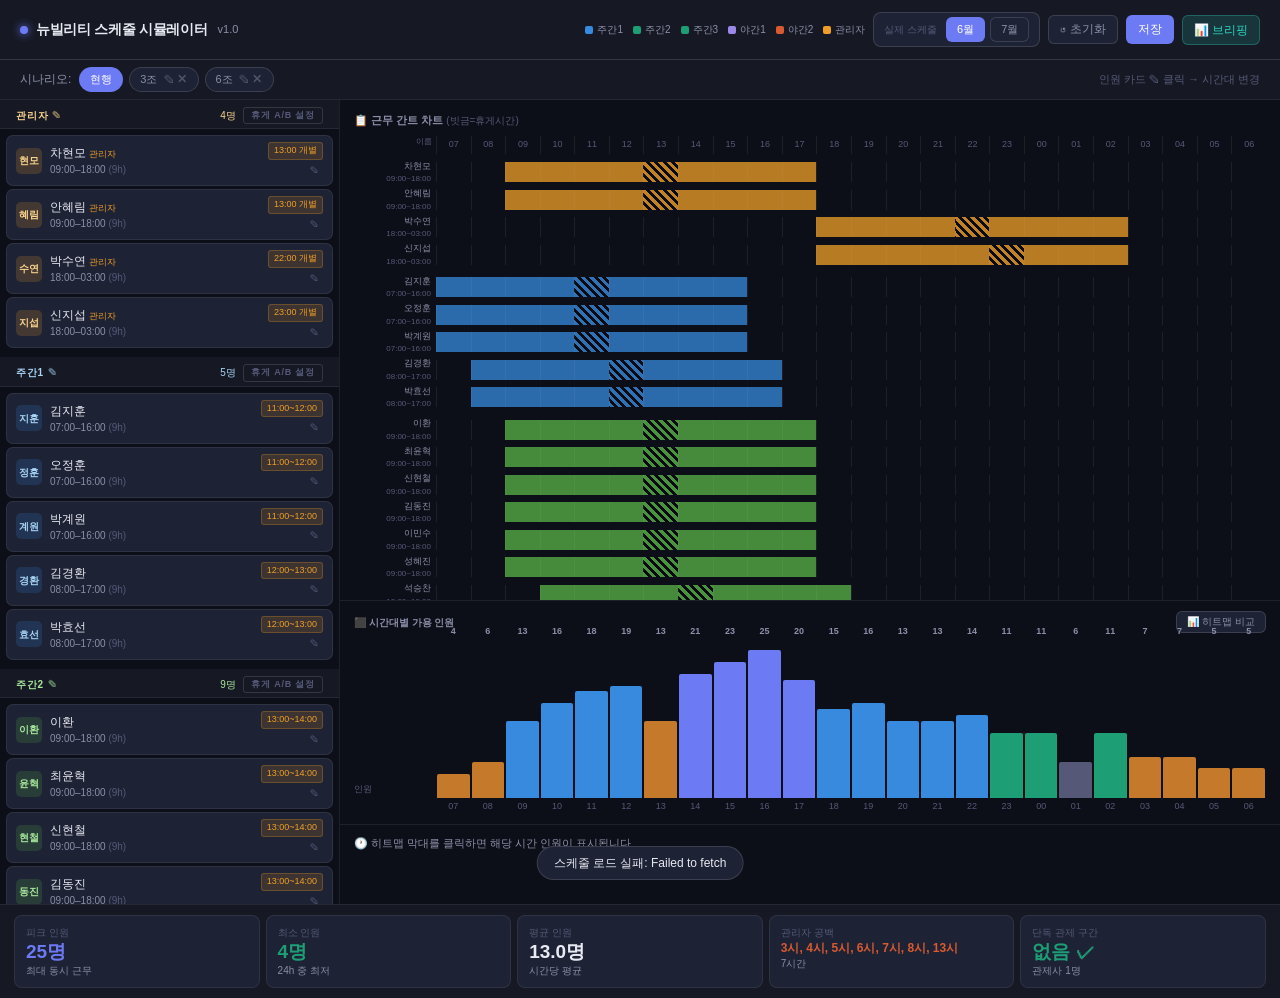
==== commit 2f24a1eb: "Update neubie_scheduler.html" ====
--- a/neubie_scheduler.html
+++ b/neubie_scheduler.html
@@ -153,6 +153,7 @@
     </div>
     <button class="btn" onclick="resetToDefault()">↺ 초기화</button>
     <button class="btn btn-primary" onclick="saveScenario()">저장</button>
+    <a href="schedule_brief.html" target="_blank" class="btn" style="text-decoration:none;background:rgba(45,212,191,0.15);color:#2dd4bf;border-color:rgba(45,212,191,0.3)">📊 브리핑</a>
   </div>
 </header>
 
